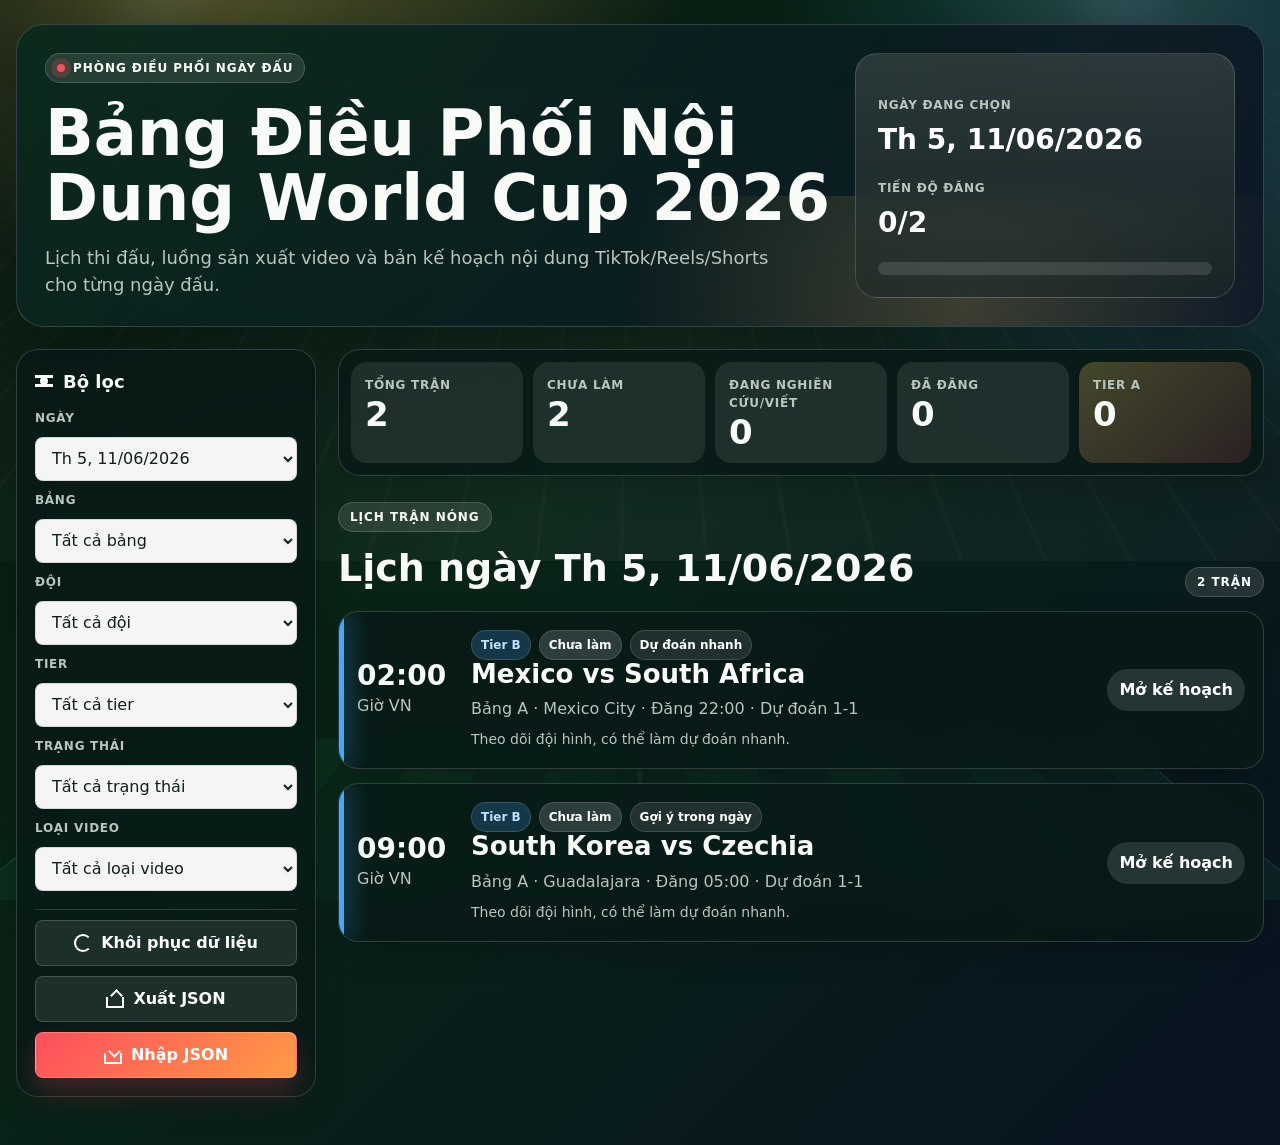
==== index.html @ b4b6cbda "Initial World Cup content dashboard" ====
<!DOCTYPE html>
<html lang="vi">
<head>
  <meta charset="UTF-8">
  <meta name="viewport" content="width=device-width, initial-scale=1.0">
  <title>Bảng Điều Phối Nội Dung World Cup 2026</title>
  <link rel="stylesheet" href="styles.css">
</head>
<body>
  <div class="stadium-bg" aria-hidden="true">
    <div class="pitch-lines"></div>
    <div class="light light-left"></div>
    <div class="light light-right"></div>
  </div>

  <div class="app-shell">
    <header class="matchday-hero">
      <div class="brand-block">
        <span class="live-chip"><span class="live-dot"></span> Phòng điều phối ngày đấu</span>
        <h1>Bảng Điều Phối Nội Dung World Cup 2026</h1>
        <p>Lịch thi đấu, luồng sản xuất video và bản kế hoạch nội dung TikTok/Reels/Shorts cho từng ngày đấu.</p>
      </div>

      <div class="hero-panel" aria-label="Tổng quan ngày đang chọn">
        <div>
          <span class="metric-label">Ngày đang chọn</span>
          <strong id="heroDate">2026-06-12</strong>
        </div>
        <div>
          <span class="metric-label">Tiến độ đăng</span>
          <strong id="heroProgressText">0/0</strong>
        </div>
        <div class="progress-track" aria-hidden="true">
          <span id="heroProgressBar"></span>
        </div>
      </div>
    </header>

    <main class="dashboard-layout">
      <aside class="control-rail" aria-label="Bộ lọc và thao tác dữ liệu">
        <div class="rail-section">
          <div class="section-title">
            <span class="icon-filter" aria-hidden="true"></span>
            <h2>Bộ lọc</h2>
          </div>

          <label class="field-label" for="dateFilter">Ngày</label>
          <select id="dateFilter"></select>

          <label class="field-label" for="groupFilter">Bảng</label>
          <select id="groupFilter"></select>

          <label class="field-label" for="teamFilter">Đội</label>
          <select id="teamFilter"></select>

          <label class="field-label" for="tierFilter">Tier</label>
          <select id="tierFilter"></select>

          <label class="field-label" for="statusFilter">Trạng thái</label>
          <select id="statusFilter"></select>

          <label class="field-label" for="videoTypeFilter">Loại video</label>
          <select id="videoTypeFilter"></select>
        </div>

        <div class="rail-section rail-actions">
          <button id="resetBtn" class="ghost-button" type="button">
            <span class="icon-reset" aria-hidden="true"></span>
            Khôi phục dữ liệu
          </button>
          <button id="exportBtn" class="ghost-button" type="button">
            <span class="icon-export" aria-hidden="true"></span>
            Xuất JSON
          </button>
          <button id="importBtn" class="primary-button" type="button">
            <span class="icon-import" aria-hidden="true"></span>
            Nhập JSON
          </button>
          <input id="importFile" type="file" accept="application/json,.json" hidden>
        </div>
      </aside>

      <section class="content-zone" aria-live="polite">
        <div class="summary-bar">
          <article class="summary-card">
            <span>Tổng trận</span>
            <strong id="statTotal">0</strong>
          </article>
          <article class="summary-card">
            <span>Chưa làm</span>
            <strong id="statTodo">0</strong>
          </article>
          <article class="summary-card">
            <span>Đang nghiên cứu/viết</span>
            <strong id="statWorking">0</strong>
          </article>
          <article class="summary-card">
            <span>Đã đăng</span>
            <strong id="statPosted">0</strong>
          </article>
          <article class="summary-card tier-a-summary">
            <span>Tier A</span>
            <strong id="statTierA">0</strong>
          </article>
        </div>

        <div class="list-header">
          <div>
            <span class="eyebrow">Lịch trận nóng</span>
            <h2 id="listTitle">Lịch thi đấu</h2>
          </div>
          <span id="resultCount" class="result-count">0 trận</span>
        </div>

        <div id="matchesList" class="matches-list"></div>

        <div id="emptyState" class="empty-state" hidden>
          <span class="empty-mark" aria-hidden="true"></span>
          <h2>Không có trận nào trong bộ lọc này</h2>
          <p>Đổi ngày, bảng, đội hoặc trạng thái để mở lại lịch thi đấu.</p>
        </div>
      </section>
    </main>
  </div>

  <div id="modalOverlay" class="modal-overlay" hidden>
    <section class="match-modal" role="dialog" aria-modal="true" aria-labelledby="modalTitle">
      <button id="closeModalBtn" class="icon-button close-button" type="button" aria-label="Đóng bản kế hoạch">
        <span class="icon-close" aria-hidden="true"></span>
      </button>

      <div class="modal-header">
        <span id="modalMeta" class="live-chip">Bản kế hoạch trận đấu</span>
        <h2 id="modalTitle">Tên trận đấu</h2>
        <p id="modalSubtitle">Thông tin trận đấu</p>
      </div>

      <div class="copy-strip" aria-label="Sao chép mẫu nội dung">
        <button class="copy-btn" type="button" data-copy="hook">Chép câu mở đầu</button>
        <button class="copy-btn" type="button" data-copy="script">Chép mẫu kịch bản</button>
        <button class="copy-btn" type="button" data-copy="captionEn">Chép mô tả EN</button>
        <button class="copy-btn" type="button" data-copy="captionVi">Chép mô tả VI</button>
        <button class="copy-btn" type="button" data-copy="hashtags">Chép thẻ hashtag</button>
        <button class="copy-btn strong" type="button" data-copy="full">Chép kế hoạch đầy đủ</button>
      </div>

      <form id="matchForm" class="modal-body">
        <div class="form-section">
          <h3>Thông tin trận đấu</h3>
          <div class="form-grid compact-grid">
            <label>
              Tier
              <select name="tier"></select>
            </label>
            <label>
              Loại video
              <select name="videoType"></select>
            </label>
            <label>
              Trạng thái
              <select name="status"></select>
            </label>
            <label>
              Giờ đăng
              <input name="publishTime" type="time">
            </label>
            <label>
              Dự đoán tỷ số
              <input name="predictedScore" type="text" placeholder="2-1">
            </label>
            <label>
              Độ tự tin
              <select name="confidenceLevel"></select>
            </label>
          </div>
          <label>
            Ghi chú ngắn
            <textarea name="notes" rows="2"></textarea>
          </label>
        </div>

        <div class="form-section">
          <h3>Nghiên cứu & chiến thuật</h3>
          <label>Ghi chú nghiên cứu<textarea name="researchNotes" rows="3"></textarea></label>
          <div class="form-grid">
            <label>Cầu thủ đáng chú ý<textarea name="keyPlayers" rows="3"></textarea></label>
            <label>Tin đội hình / chấn thương<textarea name="teamNews" rows="3"></textarea></label>
            <label>Ghi chú chiến thuật<textarea name="tacticalNotes" rows="3"></textarea></label>
            <label>3 điểm nóng đối đầu<textarea name="keyBattles" rows="3"></textarea></label>
          </div>
        </div>

        <div class="form-section">
          <h3>Xưởng kịch bản</h3>
          <label>Câu mở đầu video<textarea name="hook" rows="2"></textarea></label>
          <label>Dàn ý kịch bản<textarea name="scriptOutline" rows="5"></textarea></label>
          <div class="form-grid">
            <label>Mô tả tiếng Anh<textarea name="captionEn" rows="4"></textarea></label>
            <label>Mô tả tiếng Việt<textarea name="captionVi" rows="4"></textarea></label>
          </div>
          <label>Hashtag<textarea name="hashtags" rows="2"></textarea></label>
          <label>Câu hỏi kéo bình luận<input name="commentQuestion" type="text"></label>
        </div>

        <div class="form-section">
          <h3>Kết quả & kiểm chứng</h3>
          <div class="form-grid compact-grid">
            <label>
              Kết quả sau trận
              <input name="result" type="text" placeholder="VD: 1-1">
            </label>
            <label>
              Kiểm tra dự đoán
              <select name="predictionCheck"></select>
            </label>
          </div>
        </div>
      </form>
    </section>
  </div>

  <div id="toast" class="toast" role="status" aria-live="polite" hidden></div>

  <script src="app.js"></script>
</body>
</html>
---- styles.css ----
:root {
  --grass-950: #07180f;
  --grass-900: #092416;
  --grass-800: #0d3520;
  --grass-700: #145a33;
  --grass-500: #1a8f50;
  --grass-300: #7bdc9d;
  --broadcast: #0c1424;
  --panel: rgba(8, 26, 23, 0.84);
  --panel-strong: rgba(12, 25, 42, 0.92);
  --surface: rgba(255, 255, 255, 0.94);
  --surface-soft: rgba(255, 255, 255, 0.12);
  --line: rgba(255, 255, 255, 0.16);
  --line-dark: rgba(13, 30, 45, 0.12);
  --text: #f8fbf8;
  --text-dark: #102016;
  --muted: #b8c6bd;
  --muted-dark: #5f6f66;
  --gold: #ffd166;
  --red: #ff4d5e;
  --blue: #48a6ff;
  --orange: #ff9b45;
  --green: #37d67a;
  --gray: #d7dce0;
  --shadow: 0 22px 70px rgba(0, 0, 0, 0.34);
  --shadow-soft: 0 12px 32px rgba(0, 0, 0, 0.18);
  --radius: 18px;
  --radius-sm: 12px;
  --radius-xs: 8px;
  --speed: 220ms;
  --ease: cubic-bezier(0.2, 0.8, 0.2, 1);
}

* {
  box-sizing: border-box;
}

html {
  min-width: 320px;
  color-scheme: dark;
}

body {
  margin: 0;
  min-height: 100vh;
  color: var(--text);
  font-family: Inter, ui-sans-serif, system-ui, -apple-system, BlinkMacSystemFont, "Segoe UI", sans-serif;
  line-height: 1.5;
  background:
    radial-gradient(circle at 20% -10%, rgba(255, 209, 102, 0.32), transparent 28rem),
    radial-gradient(circle at 90% 8%, rgba(72, 166, 255, 0.26), transparent 24rem),
    linear-gradient(135deg, var(--grass-950), var(--grass-900) 42%, #081323);
  overflow-x: hidden;
}

button,
select,
input,
textarea {
  font: inherit;
}

button,
select,
input,
textarea {
  border-radius: var(--radius-xs);
}

button {
  cursor: pointer;
}

button:focus-visible,
select:focus-visible,
input:focus-visible,
textarea:focus-visible {
  outline: 3px solid rgba(255, 209, 102, 0.78);
  outline-offset: 2px;
}

select,
input,
textarea {
  width: 100%;
  min-height: 44px;
  border: 1px solid var(--line-dark);
  background: rgba(255, 255, 255, 0.96);
  color: var(--text-dark);
  padding: 10px 12px;
}

textarea {
  resize: vertical;
}

.stadium-bg {
  position: fixed;
  inset: 0;
  z-index: -2;
  overflow: hidden;
}

.stadium-bg::before {
  position: absolute;
  content: "";
  inset: 10% -10% auto;
  height: 44vh;
  background:
    linear-gradient(90deg, transparent, rgba(255, 255, 255, 0.07), transparent),
    repeating-linear-gradient(90deg, transparent 0 38px, rgba(255, 255, 255, 0.06) 39px 40px);
  transform: perspective(620px) rotateX(56deg);
  transform-origin: center top;
  opacity: 0.48;
}

.pitch-lines {
  position: absolute;
  inset: auto 4vw -18vh;
  height: 52vh;
  border: 2px solid rgba(255, 255, 255, 0.12);
  border-radius: 44px 44px 0 0;
  background:
    linear-gradient(90deg, transparent 49.7%, rgba(255, 255, 255, 0.12) 50%, transparent 50.3%),
    radial-gradient(circle at 50% 48%, transparent 0 72px, rgba(255, 255, 255, 0.11) 73px 75px, transparent 76px),
    repeating-linear-gradient(90deg, rgba(32, 148, 78, 0.16) 0 80px, rgba(13, 77, 43, 0.18) 80px 160px);
  opacity: 0.55;
  transform: perspective(900px) rotateX(62deg);
}

.light {
  position: absolute;
  top: -18%;
  width: 32vw;
  min-width: 280px;
  height: 64vh;
  background: radial-gradient(ellipse at top, rgba(255, 255, 255, 0.42), rgba(255, 209, 102, 0.1) 28%, transparent 68%);
  filter: blur(6px);
  opacity: 0.48;
}

.light-left {
  left: -8vw;
  transform: rotate(22deg);
}

.light-right {
  right: -8vw;
  transform: rotate(-22deg);
}

.app-shell {
  width: min(1500px, calc(100% - 32px));
  margin: 0 auto;
  padding: 24px 0 48px;
  max-width: 100vw;
}

.matchday-hero {
  display: grid;
  grid-template-columns: minmax(0, 1fr) 380px;
  gap: 24px;
  align-items: stretch;
  min-height: 220px;
  padding: 28px;
  border: 1px solid var(--line);
  border-radius: 28px;
  background:
    linear-gradient(135deg, rgba(11, 41, 28, 0.96), rgba(9, 20, 37, 0.92)),
    radial-gradient(circle at 90% 10%, rgba(255, 77, 94, 0.18), transparent 18rem);
  box-shadow: var(--shadow);
  overflow: hidden;
  position: relative;
  max-width: 100%;
}

.matchday-hero::after {
  position: absolute;
  content: "";
  inset: auto -16% -30% 36%;
  height: 220px;
  background: radial-gradient(circle, rgba(255, 209, 102, 0.2), transparent 66%);
  pointer-events: none;
}

.brand-block {
  position: relative;
  z-index: 1;
  min-width: 0;
}

.live-chip,
.eyebrow,
.result-count {
  display: inline-flex;
  align-items: center;
  gap: 8px;
  min-height: 30px;
  width: fit-content;
  border: 1px solid rgba(255, 255, 255, 0.16);
  border-radius: 999px;
  background: rgba(255, 255, 255, 0.11);
  color: #f8fff9;
  padding: 5px 11px;
  font-size: 12px;
  font-weight: 800;
  letter-spacing: 0.08em;
  text-transform: uppercase;
}

.live-dot {
  width: 8px;
  height: 8px;
  border-radius: 50%;
  background: var(--red);
  box-shadow: 0 0 0 6px rgba(255, 77, 94, 0.18);
  animation: pulse 1.8s var(--ease) infinite;
}

.matchday-hero h1 {
  max-width: 800px;
  margin: 18px 0 12px;
  font-size: clamp(34px, 5vw, 70px);
  line-height: 1.02;
  letter-spacing: 0;
  overflow-wrap: anywhere;
}

.matchday-hero p {
  max-width: 760px;
  margin: 0;
  color: var(--muted);
  font-size: clamp(15px, 1.6vw, 18px);
  overflow-wrap: anywhere;
}

.hero-panel {
  position: relative;
  z-index: 1;
  display: grid;
  align-content: end;
  gap: 18px;
  min-height: 100%;
  padding: 22px;
  border: 1px solid rgba(255, 255, 255, 0.16);
  border-radius: 22px;
  background:
    linear-gradient(180deg, rgba(255, 255, 255, 0.15), rgba(255, 255, 255, 0.06)),
    rgba(3, 18, 15, 0.55);
  backdrop-filter: blur(18px);
  min-width: 0;
}

.metric-label,
.summary-card span,
.field-label {
  display: block;
  color: var(--muted);
  font-size: 12px;
  font-weight: 800;
  letter-spacing: 0.06em;
  text-transform: uppercase;
}

.hero-panel strong {
  display: block;
  margin-top: 5px;
  color: #fff;
  font-size: 28px;
}

.progress-track {
  height: 13px;
  border-radius: 999px;
  background: rgba(255, 255, 255, 0.12);
  overflow: hidden;
}

.progress-track span {
  display: block;
  width: 0%;
  height: 100%;
  border-radius: inherit;
  background: linear-gradient(90deg, var(--red), var(--gold), var(--green));
  box-shadow: 0 0 22px rgba(255, 209, 102, 0.44);
  transition: width 360ms var(--ease);
}

.dashboard-layout {
  display: grid;
  grid-template-columns: 300px minmax(0, 1fr);
  gap: 22px;
  align-items: start;
  margin-top: 22px;
}

.control-rail,
.summary-bar,
.match-card,
.empty-state {
  border: 1px solid var(--line);
  background: var(--panel);
  box-shadow: var(--shadow-soft);
  backdrop-filter: blur(18px);
}

.control-rail {
  position: sticky;
  top: 16px;
  display: grid;
  gap: 18px;
  padding: 18px;
  border-radius: 22px;
  max-width: 100%;
}

.rail-section {
  display: grid;
  gap: 10px;
}

.section-title {
  display: flex;
  align-items: center;
  gap: 10px;
  margin-bottom: 4px;
}

.section-title h2,
.list-header h2,
.empty-state h2 {
  margin: 0;
}

.section-title h2 {
  font-size: 18px;
}

.rail-actions {
  padding-top: 10px;
  border-top: 1px solid var(--line);
}

.primary-button,
.ghost-button,
.copy-btn,
.icon-button {
  min-height: 44px;
  border: 1px solid rgba(255, 255, 255, 0.18);
  color: #fff;
  transition: transform var(--speed) var(--ease), border-color var(--speed) var(--ease), background var(--speed) var(--ease), box-shadow var(--speed) var(--ease);
}

.primary-button,
.ghost-button {
  display: inline-flex;
  align-items: center;
  justify-content: center;
  gap: 9px;
  width: 100%;
  padding: 10px 12px;
  font-weight: 800;
}

.primary-button {
  background: linear-gradient(135deg, var(--red), var(--orange));
  box-shadow: 0 14px 28px rgba(255, 77, 94, 0.24);
}

.ghost-button,
.copy-btn {
  background: rgba(255, 255, 255, 0.09);
}

.primary-button:hover,
.ghost-button:hover,
.copy-btn:hover,
.icon-button:hover {
  transform: translateY(-2px);
  border-color: rgba(255, 209, 102, 0.7);
  box-shadow: 0 14px 30px rgba(0, 0, 0, 0.22);
}

.content-zone {
  min-width: 0;
}

.summary-bar {
  position: sticky;
  top: 16px;
  z-index: 5;
  display: grid;
  grid-template-columns: repeat(5, minmax(0, 1fr));
  gap: 10px;
  padding: 12px;
  border-radius: 22px;
  max-width: 100%;
}

.summary-card {
  min-width: 0;
  padding: 14px;
  border-radius: 16px;
  background: rgba(255, 255, 255, 0.09);
}

.summary-card strong {
  display: block;
  margin-top: 3px;
  font-size: clamp(22px, 3vw, 34px);
  line-height: 1;
}

.tier-a-summary {
  background: linear-gradient(135deg, rgba(255, 209, 102, 0.24), rgba(255, 77, 94, 0.14));
}

.list-header {
  display: flex;
  align-items: end;
  justify-content: space-between;
  gap: 16px;
  margin: 26px 0 14px;
}

.list-header h2 {
  margin-top: 8px;
  font-size: clamp(24px, 3vw, 38px);
}

.matches-list {
  display: grid;
  gap: 14px;
  transition: opacity var(--speed) var(--ease), transform var(--speed) var(--ease);
}

.matches-list.is-refreshing {
  opacity: 0.3;
  transform: translateY(8px);
}

.match-card {
  display: grid;
  grid-template-columns: 96px minmax(0, 1fr) auto;
  gap: 18px;
  align-items: center;
  width: 100%;
  min-width: 0;
  padding: 18px;
  border-radius: 20px;
  text-align: left;
  color: var(--text);
  position: relative;
  overflow: hidden;
}

.match-card::before {
  position: absolute;
  content: "";
  inset: 0 auto 0 0;
  width: 5px;
  background: var(--tier-color, var(--blue));
  box-shadow: 0 0 26px var(--tier-color, var(--blue));
}

.match-card:hover {
  transform: translateY(-4px);
  border-color: rgba(255, 209, 102, 0.52);
  background: rgba(12, 35, 31, 0.92);
}

.match-time {
  display: grid;
  gap: 4px;
  justify-items: start;
}

.match-time strong {
  font-size: 28px;
  line-height: 1;
}

.match-time span,
.match-meta,
.card-note,
.modal-header p {
  color: var(--muted);
}

.match-main {
  min-width: 0;
}

.match-main h3 {
  margin: 0 0 8px;
  font-size: clamp(18px, 2.4vw, 26px);
  line-height: 1.15;
  overflow-wrap: anywhere;
}

.match-meta,
.card-note {
  margin: 0;
  overflow-wrap: anywhere;
}

.card-note {
  margin-top: 8px;
  font-size: 14px;
}

.badge-row,
.card-actions {
  display: flex;
  align-items: center;
  gap: 8px;
  flex-wrap: wrap;
}

.card-actions {
  justify-content: flex-end;
}

.badge {
  display: inline-flex;
  align-items: center;
  min-height: 28px;
  padding: 5px 9px;
  border-radius: 999px;
  color: #fff;
  font-size: 12px;
  font-weight: 900;
  border: 1px solid rgba(255, 255, 255, 0.14);
  background: rgba(255, 255, 255, 0.1);
  transition: background var(--speed) var(--ease), transform var(--speed) var(--ease);
}

.badge-tier-a {
  background: rgba(255, 209, 102, 0.24);
  color: #ffe9a9;
}

.badge-tier-b {
  background: rgba(72, 166, 255, 0.22);
  color: #bfe0ff;
}

.badge-tier-c {
  background: rgba(215, 220, 224, 0.18);
  color: #edf2f4;
}

.status-posted,
.status-checked {
  background: rgba(55, 214, 122, 0.22);
  color: #b9ffd2;
}

.status-todo {
  background: rgba(215, 220, 224, 0.18);
}

.status-research,
.status-script {
  background: rgba(255, 155, 69, 0.24);
  color: #ffd9b6;
}

.status-filming {
  background: rgba(255, 77, 94, 0.24);
  color: #ffc7cd;
}

.brief-cta {
  display: inline-flex;
  align-items: center;
  gap: 8px;
  min-height: 42px;
  padding: 9px 12px;
  border-radius: 999px;
  background: rgba(255, 255, 255, 0.12);
  color: #fff;
  font-weight: 900;
}

.empty-state {
  display: grid;
  justify-items: center;
  gap: 10px;
  padding: 42px 18px;
  border-radius: 22px;
  text-align: center;
}

.empty-state[hidden] {
  display: none;
}

.empty-state p {
  max-width: 420px;
  margin: 0;
  color: var(--muted);
}

.empty-mark {
  width: 74px;
  height: 74px;
  border: 2px solid rgba(255, 255, 255, 0.25);
  border-radius: 50%;
  background:
    linear-gradient(90deg, transparent 47%, rgba(255, 255, 255, 0.3) 48% 52%, transparent 53%),
    radial-gradient(circle, transparent 0 22px, rgba(255, 255, 255, 0.24) 23px 25px, transparent 26px);
}

.modal-overlay {
  position: fixed;
  inset: 0;
  z-index: 20;
  display: grid;
  place-items: center;
  padding: 20px;
  background: rgba(0, 0, 0, 0.58);
  backdrop-filter: blur(9px);
  animation: fadeIn var(--speed) var(--ease);
}

.modal-overlay[hidden] {
  display: none;
}

.match-modal {
  position: relative;
  width: min(1120px, 100%);
  max-height: min(92vh, 980px);
  overflow: auto;
  border: 1px solid rgba(255, 255, 255, 0.18);
  border-radius: 28px;
  background: linear-gradient(180deg, rgba(10, 29, 29, 0.98), rgba(12, 18, 32, 0.98));
  box-shadow: var(--shadow);
  animation: modalIn 260ms var(--ease);
}

.close-button {
  position: sticky;
  top: 16px;
  float: right;
  z-index: 2;
  margin: 16px 16px 0 0;
}

.icon-button {
  display: inline-grid;
  place-items: center;
  width: 44px;
  height: 44px;
  border-radius: 50%;
  background: rgba(255, 255, 255, 0.12);
}

.modal-header {
  padding: 28px 28px 16px;
}

.modal-header h2 {
  margin: 14px 0 6px;
  font-size: clamp(28px, 4vw, 52px);
  line-height: 1.05;
  overflow-wrap: anywhere;
}

.modal-header p {
  margin: 0;
}

.copy-strip {
  display: flex;
  flex-wrap: wrap;
  gap: 10px;
  padding: 0 28px 20px;
}

.copy-btn {
  padding: 9px 12px;
  border-radius: 999px;
  font-weight: 800;
}

.copy-btn.strong {
  background: linear-gradient(135deg, rgba(255, 77, 94, 0.82), rgba(255, 155, 69, 0.82));
}

.modal-body {
  display: grid;
  gap: 16px;
  padding: 0 28px 28px;
}

.form-section {
  padding: 18px;
  border: 1px solid rgba(255, 255, 255, 0.14);
  border-radius: 18px;
  background: rgba(255, 255, 255, 0.08);
}

.form-section h3 {
  margin: 0 0 14px;
  font-size: 18px;
}

.form-section label {
  display: grid;
  gap: 7px;
  color: #e9f5ec;
  font-size: 13px;
  font-weight: 800;
}

.form-grid {
  display: grid;
  grid-template-columns: repeat(2, minmax(0, 1fr));
  gap: 12px;
  margin-bottom: 12px;
}

.compact-grid {
  grid-template-columns: repeat(3, minmax(0, 1fr));
}

.toast {
  position: fixed;
  right: 20px;
  bottom: 20px;
  z-index: 40;
  max-width: min(420px, calc(100vw - 40px));
  padding: 13px 15px;
  border: 1px solid rgba(255, 255, 255, 0.18);
  border-radius: 14px;
  background: rgba(6, 20, 18, 0.94);
  color: #fff;
  box-shadow: var(--shadow-soft);
  animation: toastIn var(--speed) var(--ease);
}

.toast[hidden] {
  display: none;
}

.icon-filter,
.icon-reset,
.icon-export,
.icon-import,
.icon-close {
  display: inline-block;
  width: 18px;
  height: 18px;
  position: relative;
  flex: 0 0 auto;
}

.icon-filter::before,
.icon-filter::after,
.icon-reset::before,
.icon-export::before,
.icon-import::before,
.icon-close::before,
.icon-close::after {
  position: absolute;
  content: "";
  inset: 0;
}

.icon-filter::before {
  border-top: 3px solid currentColor;
  border-bottom: 3px solid currentColor;
  top: 3px;
  bottom: 3px;
}

.icon-filter::after {
  width: 8px;
  height: 8px;
  left: 5px;
  top: 5px;
  border-radius: 50%;
  background: currentColor;
}

.icon-reset::before {
  border: 2px solid currentColor;
  border-right-color: transparent;
  border-radius: 50%;
}

.icon-export::before,
.icon-import::before {
  border: 2px solid currentColor;
  border-top: 0;
  top: 7px;
}

.icon-export::after,
.icon-import::after {
  position: absolute;
  content: "";
  left: 6px;
  width: 7px;
  height: 7px;
  border-top: 2px solid currentColor;
  border-right: 2px solid currentColor;
}

.icon-export::after {
  top: 1px;
  transform: rotate(-45deg);
}

.icon-import::after {
  top: 1px;
  transform: rotate(135deg);
}

.icon-close::before,
.icon-close::after {
  top: 8px;
  height: 2px;
  background: currentColor;
}

.icon-close::before {
  transform: rotate(45deg);
}

.icon-close::after {
  transform: rotate(-45deg);
}

@keyframes pulse {
  0%, 100% {
    transform: scale(1);
    opacity: 1;
  }
  50% {
    transform: scale(0.72);
    opacity: 0.68;
  }
}

@keyframes fadeIn {
  from {
    opacity: 0;
  }
  to {
    opacity: 1;
  }
}

@keyframes modalIn {
  from {
    opacity: 0;
    transform: translateY(18px) scale(0.98);
  }
  to {
    opacity: 1;
    transform: translateY(0) scale(1);
  }
}

@keyframes toastIn {
  from {
    opacity: 0;
    transform: translateY(12px);
  }
  to {
    opacity: 1;
    transform: translateY(0);
  }
}

@media (max-width: 1120px) {
  .matchday-hero,
  .dashboard-layout {
    grid-template-columns: 1fr;
  }

  .control-rail {
    position: static;
    grid-template-columns: 1fr;
  }

  .rail-section:first-child {
    grid-template-columns: repeat(3, minmax(0, 1fr));
  }

  .section-title {
    grid-column: 1 / -1;
  }

  .summary-bar {
    top: 8px;
  }
}

@media (max-width: 760px) {
  .app-shell {
    width: auto;
    max-width: none;
    margin-left: 16px;
    margin-right: 16px;
    padding-top: 10px;
  }

  .matchday-hero {
    padding: 20px;
    border-radius: 22px;
    width: 100%;
  }

  .matchday-hero h1 {
    font-size: clamp(30px, 8vw, 38px);
  }

  .matchday-hero p {
    max-width: 100%;
    font-size: 15px;
  }

  .hero-panel {
    padding: 16px;
  }

  .rail-section:first-child,
  .summary-bar,
  .form-grid,
  .compact-grid {
    grid-template-columns: 1fr;
  }

  .summary-bar {
    position: static;
  }

  .list-header {
    align-items: start;
    flex-direction: column;
  }

  .match-card {
    grid-template-columns: 1fr;
    gap: 12px;
  }

  .card-actions {
    justify-content: flex-start;
  }

  .brief-cta {
    width: 100%;
    justify-content: center;
  }

  .modal-overlay {
    padding: 10px;
  }

  .match-modal {
    max-height: calc(100vh - 20px);
    border-radius: 22px;
  }

  .modal-header,
  .copy-strip,
  .modal-body {
    padding-left: 16px;
    padding-right: 16px;
  }

  .copy-btn {
    width: 100%;
  }
}

@media (max-width: 480px) {
  .app-shell {
    width: 344px;
    max-width: calc(100% - 32px);
    margin-left: auto;
    margin-right: auto;
  }
}

@media (prefers-reduced-motion: reduce) {
  *,
  *::before,
  *::after {
    animation-duration: 0.01ms !important;
    animation-iteration-count: 1 !important;
    scroll-behavior: auto !important;
    transition-duration: 0.01ms !important;
  }
}
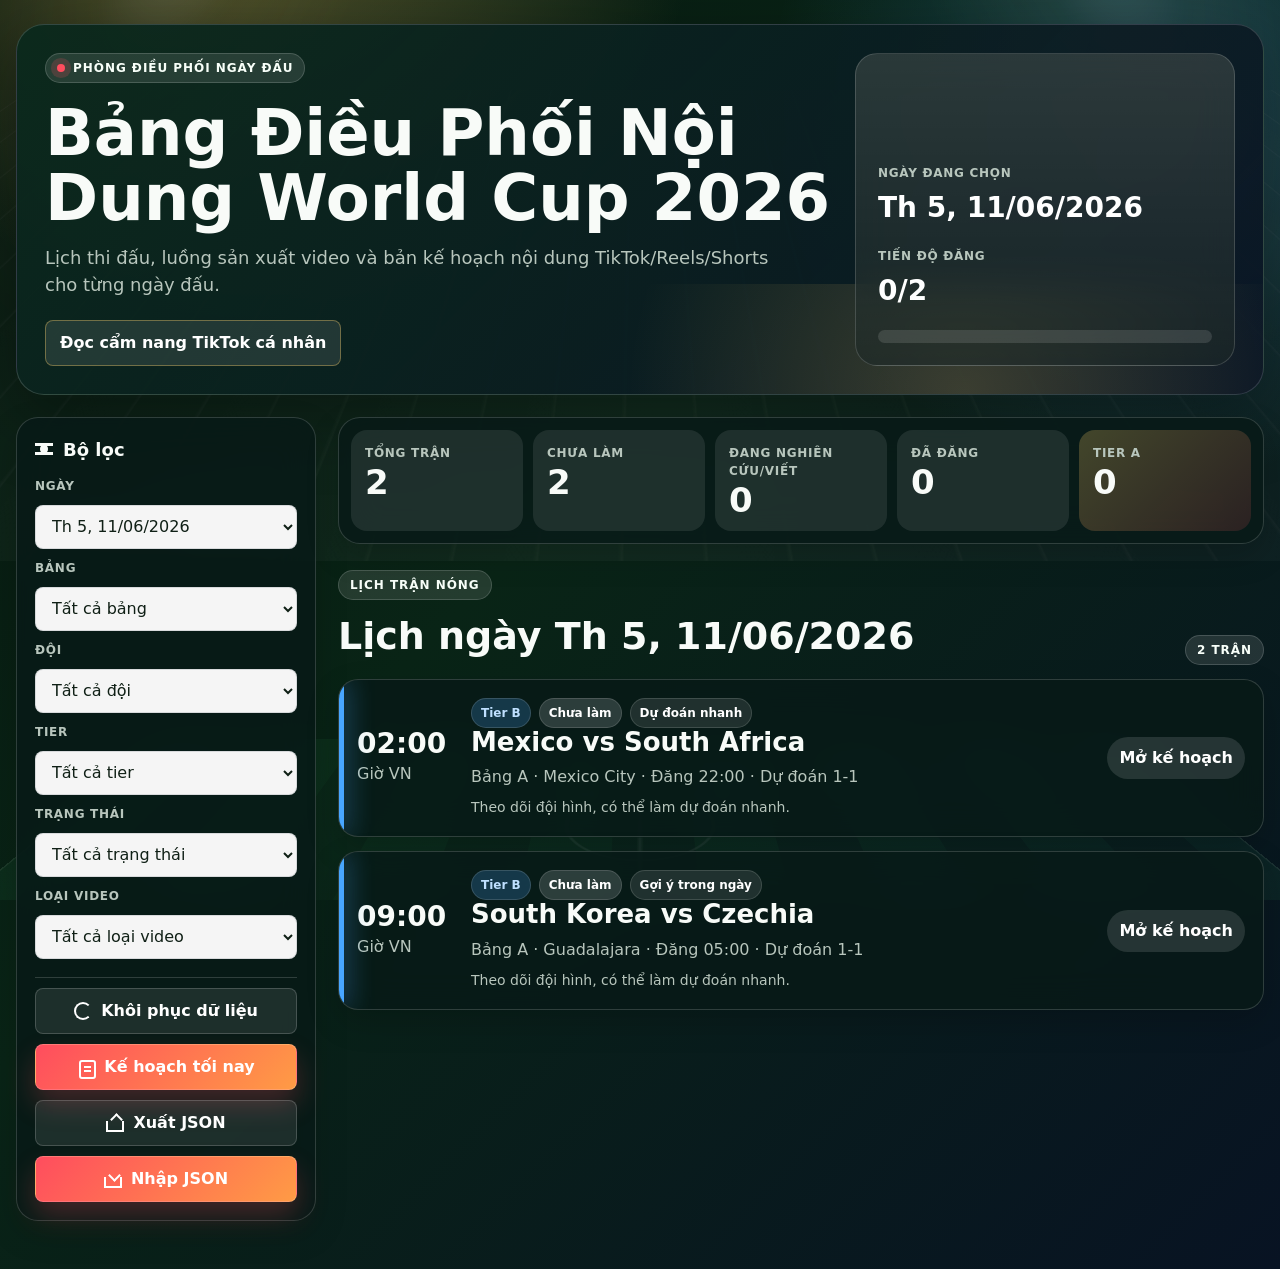
==== commit 9af6bae0: "Add TikTok production planning tools" ====
--- a/index.html
+++ b/index.html
@@ -19,6 +19,7 @@
         <span class="live-chip"><span class="live-dot"></span> Phòng điều phối ngày đấu</span>
         <h1>Bảng Điều Phối Nội Dung World Cup 2026</h1>
         <p>Lịch thi đấu, luồng sản xuất video và bản kế hoạch nội dung TikTok/Reels/Shorts cho từng ngày đấu.</p>
+        <a class="hero-link" href="tiktok-growth.html">Đọc cẩm nang TikTok cá nhân</a>
       </div>
 
       <div class="hero-panel" aria-label="Tổng quan ngày đang chọn">
@@ -67,6 +68,10 @@
           <button id="resetBtn" class="ghost-button" type="button">
             <span class="icon-reset" aria-hidden="true"></span>
             Khôi phục dữ liệu
+          </button>
+          <button id="planBtn" class="primary-button" type="button">
+            <span class="icon-plan" aria-hidden="true"></span>
+            Kế hoạch tối nay
           </button>
           <button id="exportBtn" class="ghost-button" type="button">
             <span class="icon-export" aria-hidden="true"></span>
@@ -214,8 +219,34 @@
               <select name="predictionCheck"></select>
             </label>
           </div>
+          <div class="result-tools">
+            <button id="quickCheckBtn" class="primary-button inline-action" type="button">
+              Chấm dự đoán & đánh dấu đã kiểm tra
+            </button>
+            <p id="resultHint" class="helper-text">Nhập kết quả thật, ví dụ 2-1, rồi bấm nút để tự chấm đúng/sai.</p>
+          </div>
         </div>
       </form>
+    </section>
+  </div>
+
+  <div id="planOverlay" class="modal-overlay" hidden>
+    <section class="match-modal production-modal" role="dialog" aria-modal="true" aria-labelledby="planTitle">
+      <button id="closePlanBtn" class="icon-button close-button" type="button" aria-label="Đóng kế hoạch tối nay">
+        <span class="icon-close" aria-hidden="true"></span>
+      </button>
+
+      <div class="modal-header">
+        <span class="live-chip">Kế hoạch sản xuất</span>
+        <h2 id="planTitle">Portugal 2026: Điểm Nghẽn Vô Địch</h2>
+        <p>Gói việc đã gom sẵn để tối mở web lên là làm tiếp ngay trong CapCut.</p>
+      </div>
+
+      <div class="copy-strip" aria-label="Sao chép kế hoạch sản xuất">
+        <button id="copyPlanBtn" class="copy-btn strong" type="button">Chép toàn bộ kế hoạch</button>
+      </div>
+
+      <div id="productionPlanList" class="modal-body production-plan-list"></div>
     </section>
   </div>
 
--- a/styles.css
+++ b/styles.css
@@ -234,6 +234,29 @@
   overflow-wrap: anywhere;
 }
 
+.hero-link {
+  display: inline-flex;
+  align-items: center;
+  justify-content: center;
+  min-height: 44px;
+  width: fit-content;
+  margin-top: 22px;
+  padding: 10px 14px;
+  border: 1px solid rgba(255, 209, 102, 0.36);
+  border-radius: var(--radius-xs);
+  background: rgba(255, 255, 255, 0.1);
+  color: #fff;
+  font-weight: 900;
+  text-decoration: none;
+  transition: transform var(--speed) var(--ease), border-color var(--speed) var(--ease), background var(--speed) var(--ease);
+}
+
+.hero-link:hover {
+  transform: translateY(-2px);
+  border-color: rgba(255, 209, 102, 0.76);
+  background: rgba(255, 255, 255, 0.16);
+}
+
 .hero-panel {
   position: relative;
   z-index: 1;
@@ -362,6 +385,11 @@
   font-weight: 800;
 }
 
+.inline-action {
+  width: auto;
+  min-width: min(100%, 280px);
+}
+
 .primary-button {
   background: linear-gradient(135deg, var(--red), var(--orange));
   box-shadow: 0 14px 28px rgba(255, 77, 94, 0.24);
@@ -383,6 +411,272 @@
 
 .content-zone {
   min-width: 0;
+}
+
+.reading-shell {
+  max-width: 1280px;
+}
+
+.guide-hero {
+  grid-template-columns: minmax(0, 1fr) 340px;
+}
+
+.guide-note p {
+  margin: 0;
+  color: var(--muted);
+}
+
+.guide-layout {
+  display: grid;
+  grid-template-columns: 260px minmax(0, 1fr);
+  gap: 22px;
+  align-items: start;
+  margin-top: 22px;
+}
+
+.guide-toc {
+  position: sticky;
+  top: 16px;
+  display: grid;
+  gap: 8px;
+  padding: 14px;
+  border: 1px solid var(--line);
+  border-radius: 22px;
+  background: var(--panel);
+  box-shadow: var(--shadow-soft);
+  backdrop-filter: blur(18px);
+}
+
+.guide-toc a {
+  display: flex;
+  align-items: center;
+  min-height: 44px;
+  padding: 10px 12px;
+  border-radius: var(--radius-xs);
+  color: var(--text);
+  font-weight: 800;
+  text-decoration: none;
+  transition: background var(--speed) var(--ease), color var(--speed) var(--ease);
+}
+
+.guide-toc a:hover {
+  background: rgba(255, 255, 255, 0.12);
+  color: var(--gold);
+}
+
+.guide-content {
+  display: grid;
+  gap: 18px;
+  min-width: 0;
+}
+
+.guide-section {
+  padding: clamp(18px, 3vw, 28px);
+  border: 1px solid var(--line);
+  border-radius: 22px;
+  background: rgba(8, 26, 23, 0.86);
+  box-shadow: var(--shadow-soft);
+  backdrop-filter: blur(18px);
+  scroll-margin-top: 24px;
+}
+
+.guide-section h2 {
+  margin: 14px 0 12px;
+  font-size: clamp(26px, 3vw, 38px);
+  line-height: 1.1;
+}
+
+.guide-section h3 {
+  margin: 0 0 8px;
+}
+
+.guide-section p {
+  margin: 0 0 14px;
+  color: var(--muted);
+}
+
+.insight-grid,
+.week-grid {
+  display: grid;
+  grid-template-columns: repeat(3, minmax(0, 1fr));
+  gap: 12px;
+  margin-top: 18px;
+}
+
+.week-grid {
+  grid-template-columns: repeat(2, minmax(0, 1fr));
+}
+
+.insight-card,
+.week-card,
+.example-box {
+  min-width: 0;
+  padding: 16px;
+  border: 1px solid rgba(255, 255, 255, 0.13);
+  border-radius: 16px;
+  background: rgba(255, 255, 255, 0.09);
+}
+
+.insight-card span,
+.week-card span {
+  display: block;
+  color: var(--gold);
+  font-size: 12px;
+  font-weight: 900;
+  letter-spacing: 0.08em;
+  text-transform: uppercase;
+}
+
+.insight-card strong {
+  display: block;
+  margin: 4px 0 8px;
+  color: #fff;
+  font-size: 24px;
+}
+
+.week-card h3 {
+  margin-top: 6px;
+}
+
+.week-card strong {
+  display: block;
+  color: #fff;
+}
+
+.table-wrap {
+  overflow-x: auto;
+  border-radius: 16px;
+}
+
+.guide-table {
+  width: 100%;
+  min-width: 760px;
+  border-collapse: collapse;
+  overflow: hidden;
+  border-radius: 16px;
+  background: rgba(255, 255, 255, 0.95);
+  color: var(--text-dark);
+}
+
+.guide-table th,
+.guide-table td {
+  padding: 13px 14px;
+  border-bottom: 1px solid rgba(13, 30, 45, 0.12);
+  text-align: left;
+  vertical-align: top;
+}
+
+.guide-table th {
+  background: rgba(12, 20, 36, 0.95);
+  color: #fff;
+  font-size: 12px;
+  letter-spacing: 0.06em;
+  text-transform: uppercase;
+}
+
+.guide-table tr:last-child td {
+  border-bottom: 0;
+}
+
+.metric-list {
+  display: grid;
+  gap: 10px;
+  margin: 18px 0;
+}
+
+.metric-list div {
+  display: grid;
+  grid-template-columns: 170px minmax(0, 1fr);
+  gap: 12px;
+  align-items: start;
+  padding: 13px 14px;
+  border-radius: 14px;
+  background: rgba(255, 255, 255, 0.08);
+}
+
+.metric-list strong {
+  color: #fff;
+}
+
+.metric-list span {
+  color: var(--muted);
+}
+
+.guide-callout {
+  padding: 14px 16px;
+  border-left: 4px solid var(--gold);
+  border-radius: 12px;
+  background: rgba(255, 209, 102, 0.12);
+  color: #fff !important;
+}
+
+.timeline {
+  display: grid;
+  gap: 12px;
+  margin: 18px 0;
+}
+
+.timeline div {
+  display: grid;
+  grid-template-columns: 80px 150px minmax(0, 1fr);
+  gap: 12px;
+  align-items: start;
+  padding: 14px;
+  border-radius: 16px;
+  background: rgba(255, 255, 255, 0.08);
+}
+
+.timeline span {
+  color: var(--gold);
+  font-weight: 900;
+}
+
+.timeline strong {
+  color: #fff;
+}
+
+.timeline p,
+.example-box p {
+  margin-bottom: 0;
+}
+
+.do-not-list {
+  display: grid;
+  gap: 10px;
+  margin: 16px 0 0;
+  padding: 0;
+  list-style: none;
+}
+
+.do-not-list li {
+  padding: 13px 14px;
+  border-radius: 14px;
+  background: rgba(255, 77, 94, 0.12);
+  color: #fff;
+}
+
+.source-list {
+  display: grid;
+  grid-template-columns: repeat(2, minmax(0, 1fr));
+  gap: 10px;
+}
+
+.source-list a {
+  display: flex;
+  align-items: center;
+  min-height: 44px;
+  padding: 12px 14px;
+  border: 1px solid rgba(255, 255, 255, 0.13);
+  border-radius: var(--radius-xs);
+  background: rgba(255, 255, 255, 0.08);
+  color: #fff;
+  font-weight: 800;
+  text-decoration: none;
+}
+
+.source-list a:hover {
+  border-color: rgba(255, 209, 102, 0.76);
+  color: var(--gold);
 }
 
 .summary-bar {
@@ -571,6 +865,11 @@
   color: #ffc7cd;
 }
 
+.badge-result {
+  background: rgba(55, 214, 122, 0.2);
+  color: #caffdb;
+}
+
 .brief-cta {
   display: inline-flex;
   align-items: center;
@@ -713,6 +1012,68 @@
   color: #e9f5ec;
   font-size: 13px;
   font-weight: 800;
+}
+
+.production-modal {
+  width: min(980px, 100%);
+}
+
+.production-plan-list {
+  grid-template-columns: repeat(2, minmax(0, 1fr));
+  align-items: start;
+}
+
+.production-plan-card {
+  display: grid;
+  gap: 12px;
+}
+
+.plan-card-header {
+  display: flex;
+  align-items: start;
+  justify-content: space-between;
+  gap: 12px;
+}
+
+.plan-card-header h3 {
+  margin: 0;
+}
+
+.plan-card-header span {
+  flex: 0 0 auto;
+  border: 1px solid rgba(255, 209, 102, 0.3);
+  border-radius: 999px;
+  background: rgba(255, 209, 102, 0.12);
+  color: var(--gold);
+  padding: 4px 8px;
+  font-size: 12px;
+  font-weight: 900;
+}
+
+.production-plan-card ul {
+  display: grid;
+  gap: 9px;
+  margin: 0;
+  padding-left: 20px;
+  color: #e9f5ec;
+}
+
+.production-plan-card li {
+  padding-left: 2px;
+}
+
+.result-tools {
+  display: flex;
+  align-items: center;
+  gap: 12px;
+  flex-wrap: wrap;
+  margin-top: 6px;
+}
+
+.helper-text {
+  margin: 0;
+  color: var(--muted);
+  font-size: 13px;
 }
 
 .form-grid {
@@ -747,6 +1108,7 @@
 
 .icon-filter,
 .icon-reset,
+.icon-plan,
 .icon-export,
 .icon-import,
 .icon-close {
@@ -760,6 +1122,7 @@
 .icon-filter::before,
 .icon-filter::after,
 .icon-reset::before,
+.icon-plan::before,
 .icon-export::before,
 .icon-import::before,
 .icon-close::before,
@@ -789,6 +1152,18 @@
   border: 2px solid currentColor;
   border-right-color: transparent;
   border-radius: 50%;
+}
+
+.icon-plan::before {
+  left: 2px;
+  top: 2px;
+  width: 13px;
+  height: 15px;
+  border: 2px solid currentColor;
+  border-radius: 3px;
+  background:
+    linear-gradient(currentColor, currentColor) 3px 4px / 7px 2px no-repeat,
+    linear-gradient(currentColor, currentColor) 3px 8px / 7px 2px no-repeat;
 }
 
 .icon-export::before,
@@ -878,7 +1253,9 @@
 
 @media (max-width: 1120px) {
   .matchday-hero,
-  .dashboard-layout {
+  .dashboard-layout,
+  .guide-hero,
+  .guide-layout {
     grid-template-columns: 1fr;
   }
 
@@ -897,6 +1274,11 @@
 
   .summary-bar {
     top: 8px;
+  }
+
+  .guide-toc {
+    position: static;
+    grid-template-columns: repeat(4, minmax(0, 1fr));
   }
 }
 
@@ -930,6 +1312,7 @@
 
   .rail-section:first-child,
   .summary-bar,
+  .production-plan-list,
   .form-grid,
   .compact-grid {
     grid-template-columns: 1fr;
@@ -975,6 +1358,26 @@
   }
 
   .copy-btn {
+    width: 100%;
+  }
+
+  .inline-action {
+    width: 100%;
+  }
+
+  .guide-toc,
+  .insight-grid,
+  .week-grid,
+  .source-list {
+    grid-template-columns: 1fr;
+  }
+
+  .metric-list div,
+  .timeline div {
+    grid-template-columns: 1fr;
+  }
+
+  .hero-link {
     width: 100%;
   }
 }
